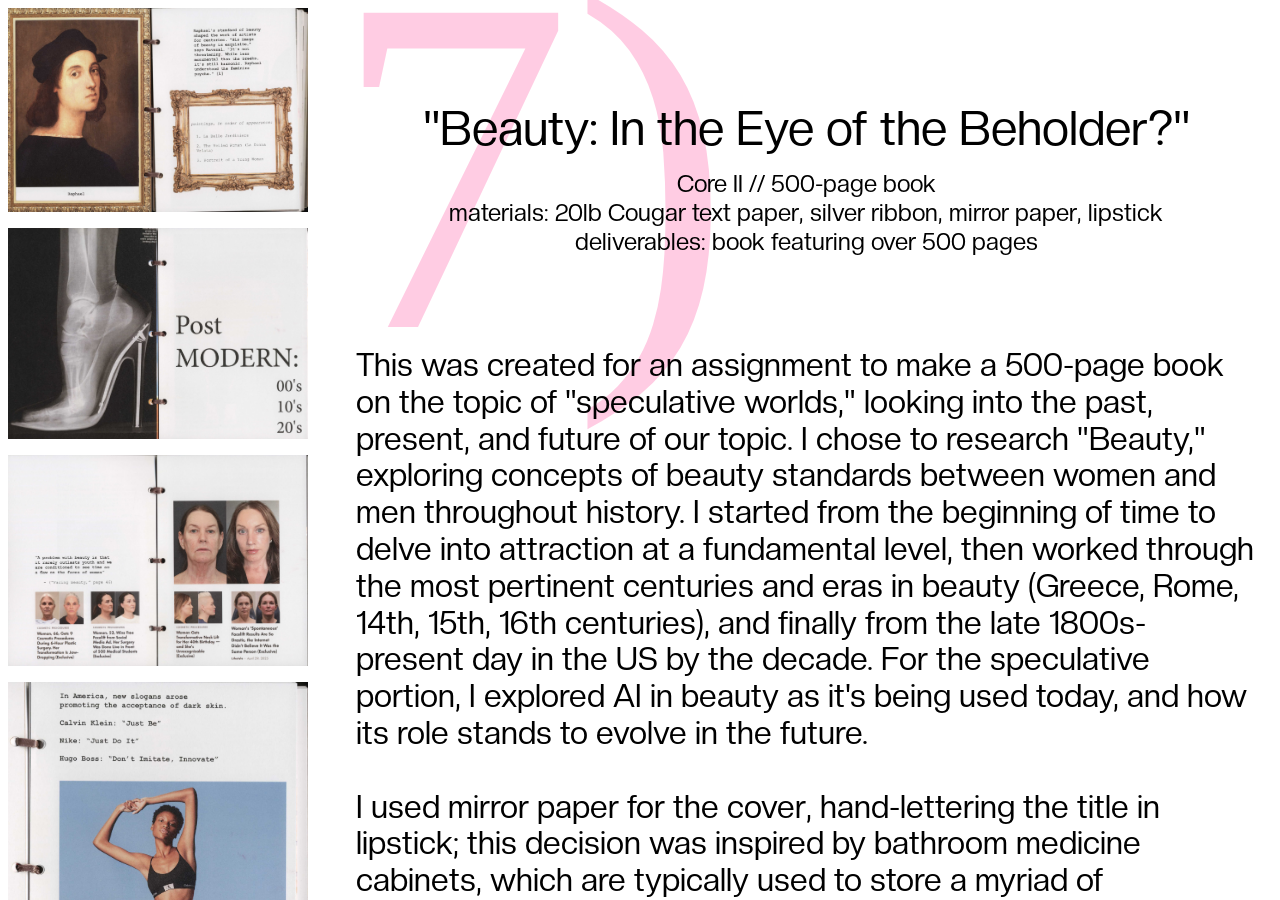
==== content/500-page.html @ 1f6a4b64 "adjusted line height for device... hopefully this works...?" ====
<html>
    <head>
        <link rel="stylesheet" href="../sub-style.css">
        <link rel="icon" type="icon/x-icon" href="../MEDIA/KF-logo-pink.png">
        <meta name="viewport" content="width=device-width, initial-scale=1.0">
        <title>7</title>

        <style>
            @media screen and (max-width: 1080px) {
                body {
                    flex-direction: column;
                    height: 100vh;
                    width: 100vw;
                    gap: 3em;
                }
                .container:is(:nth-child(1)) {
                    height: 100%;
                    width: 100vw;
                }
                .container:is(:nth-child(2)) {
                    height: 100%;
                    width: 100vw;
                    /* justify-content: center; */
                    padding-top: 26em;
                }
                #modal-container { /*paste code 2*/
                    width: 75%;
                    font-size: 3em;
                }
                .close {
                    right: 0em;
                    top: 0em;
                    font-size: 10em;
                    font-weight: normal;
                }
                .arrow {
                    font-size: 1.5em;
                } .arrow:hover {
                    border: 5px solid white;
                }
                .arrow:is(:nth-child(1)) {
                    left: -1.4em;
                    border: 5px solid white;
                }
                .arrow:is(:nth-child(2)) {
                    right: -1.4em;
                    border: 5px solid white;
                }
                .text-box:is(:nth-child(4)) {
                    line-height: 1em;
                }
                .text-box:is(:nth-child(5)) {
                    line-height: 1em;
                }
            }
            /* .container:is(:nth-child(1)) {
                gap: 2em;
            } */
        </style>
    </head>

    <body>
        <div class="container">
            <div class="content"><img src="../MEDIA/portfolio/500/ren.png"></div>
            <div class=content><img src="../MEDIA/portfolio/500/post-modern.png"></div>
            <div class=content><img src="../MEDIA/portfolio/500/aging-face.png"></div>
            <div class=content><img src="../MEDIA/portfolio/500/be-u.png"></div>
            <div class=content><img src="../MEDIA/portfolio/500/bizzare.png"></div>
            <div class=content><img src="../MEDIA/portfolio/500/black-barbie.png"></div>
            <div class=content><img src="../MEDIA/portfolio/500/black-beautiful.png"></div>
            <div class=content><img src="../MEDIA/portfolio/500/fighting.png"></div>
            <div class=content><img src="../MEDIA/portfolio/500/genA.png"></div>
            <div class=content><img src="../MEDIA/portfolio/500/hair-styles.png"></div>
            <div class=content><img src="../MEDIA/portfolio/500/mixalot.png"></div>
            <div class=content><img src="../MEDIA/portfolio/500/pants.png"></div>
            <div class=content><img src="../MEDIA/portfolio/500/post-modern.png"></div>
            <div class=content><img src="../MEDIA/portfolio/500/pretty-face.png"></div>
            <div class=content><img src="../MEDIA/portfolio/500/toikie.png"></div>
            <div class=content><img src="../MEDIA/portfolio/500/vs1.png"></div>
            <div class=content><img src="../MEDIA/portfolio/500/vs2.png"></div>
        </div>
        <div class="container">
            <div class="text-box"></div>
            <div class="text-box">"Beauty: In the Eye of the Beholder?"</div>
            <div class="text-box">Core II // 500-page book</div>
            <div class="text-box">20lb Cougar text paper, silver ribbon, mirror paper, lipstick</div>
            <div class="text-box">book featuring over 500 pages</div>
            <div class="number">7)</div>
            <div class="text-content-box">
                This was created for an assignment to make a 500-page book on the topic of "speculative worlds," looking into the past, present, and future of our topic. I chose to research "Beauty," exploring concepts of beauty standards between women and men throughout history.
                I started from the beginning of time to delve into attraction at a fundamental level, then worked through the most pertinent centuries and eras in beauty (Greece, Rome, 14th, 15th, 16th centuries), and finally from the late 1800s- present day in the US by the decade. For the speculative portion, I explored AI in beauty as it's being used today, and how its role stands to evolve in the future.<br><br>

                I used mirror paper for the cover, hand-lettering the title in lipstick; this decision was inspired by bathroom medicine cabinets, which are typically used to store a myriad of beautification products.<br><br>

                To watch the flipthrough for this book, please click <a href="https://drive.google.com/file/d/10DSXsinbaxFAKk1mDbfkMDX3wvzxD4HH/view">here</a>.
            </div>
            <div class="top-return"><a href="" style="text-decoration: none; color: rgb(255, 0, 115, 0.5)">Back to top</a></div>
            <div class="top-return"><a href="../index.html" style="text-decoration: none; color: rgb(255, 0, 115, 0.5)">Back to index</a></div>
        </div>
        <!-- <div class="CONTAINER_TEST">
            <div class="CONTENT_TEST"><img src="MEDIA/KF-logo-pink.png"></div>
            <div class="CONTENT_TEST"><img src="MEDIA/KF-logo-pink.png"></div>
        </div> -->

        <!-- <img src="MEDIA/KF-logo-pink.png">
        <img src="MEDIA/KF-logo-pink.png">
        <img src="MEDIA/KF-logo-pink.png">
        <img src="MEDIA/KF-logo-pink.png"> -->
    </body>
</html>
---- sub-style.css ----
@font-face {
    font-family: 'Creato';
    src: url(MEDIA/CreatoDisplay-Regular.otf);
}
@font-face {
    font-family: 'Creato-bold';
    src: url(MEDIA/CreatoDisplay-Bold.otf);
}
body {
    display: flex;
    flex-direction: row;
    /* border: 3px solid red; */
    margin: auto;
    width: 100%;
    height: 100%;
    /* justify-content: flex-start;
    align-items: flex-start; */
    justify-content: flex-start;
    align-items: center;
    gap: 1em;
    /* color: #ff0073; */
}
/* .CONTAINER_TEST {
    display: flex;
    flex-direction: column;
    border: 3px solid yellow;
    width: 50%;
    height: 100%;
    align-items: center;
    justify-content: center;
}
.CONTENT_TEST {
    display: flex;
    flex-direction: column;
    border: 3px solid magenta;
    width: 30em;
    height: 30em;
}
img {
    border: 3px solid red;
} */
.container {
    display: flex;
    flex-direction: column;
    width: 100%;
    height: 100%;
    justify-content: flex-start;
    align-items: center;
    overflow-y: scroll;
    overflow-x: hidden;
    /* border: 3px solid green; */
    /* position: relative; */
}
.container:is(:nth-child(1)) {
    width: 25%;
    /* border: 3px solid yellow; */
    box-sizing: border-box;
    /* background-color: black; */
    /* padding: 1.5em; */
    padding: .5em;
    gap: 1em;
} .container:is(:nth-child(1)):hover {
    cursor: zoom-in;
    /* background-color: #FFCCE3; */ /*would also add a border around the image the viewer is hovering over; yeah.*/
}
.container:is(:nth-child(2)) {
    width: 75%;
    /* border: 3px solid green; */
    align-items: center;
    box-sizing: border-box;
    padding: 1.5em;
    /* padding-top: 22em; */
    /* gap: 1.3em; */
    position: relative;
    font-family: 'Creato';
}
.text-box {
    display: flex;
    flex-direction: row;
    width: auto;
    height: auto;
    line-height: .69em;
    /* background-color: white; */
}
.text-box:is(:nth-child(1)) {
    font-size: 5em;
    /* border: 3px solid red; */
    color: #ff0073;
    /* margin-bottom: .4em; */
    margin-bottom: 1em;
}
.text-box:is(:nth-child(2)) {
    font-size: 3em;
    /* border: 3px solid blue; */
    margin-bottom: .5em;
    line-height: 1em;
    /* font-family: 'Creato-bold'; */
}
.text-box:is(:nth-child(3)) {
    font-size: 1.5em;
    /* border: 3px solid green; */
    margin-bottom: .5em;
}
.text-box:is(:nth-child(4)) {
    /* font-size: 1em; */
    font-size: 1.5em;
    /* border: 3px solid purple; */
    margin-bottom: .5em;
} .text-box:is(:nth-child(4))::before {
    content: 'materials:\00a0';
}
.text-box:is(:nth-child(5)) {
    /* font-size: 1em; */
    font-size: 1.5em;
    /* border: 3px solid purple; */
    margin-bottom: 4em;
    line-height: .75em;
} .text-box:is(:nth-child(5))::before {
    content: 'deliverables:\00a0';
}
/* .content {
    display: flex;
    flex-direction: column;
    /* border: 3px solid magenta;
    width: 100%;
    height: auto;
} */
.text-content-box {
    display: flex;
    flex-direction: column;
    /* border: 3px solid yellow; */
    width: auto;
    height: auto;
    /* line-height: 1.05em; */
    line-height: 1.15em;
    font-size: 2em;
    display: inline-block;
    margin-bottom: .5em;
}
a {
    /* color: #ff0073; */
    color: black;
}
.a-hover:hover {
    background-color: rgb(255, 0, 115, .2);
}
.logobox { /*I probably won't be using this, I'm testing a "back to top" link to send viewers to the hamburger menu for navigation to maintain a consistent site element*/
    display: flex;
    flex-direction: column;
    border: 3px solid red;
    /* width: 4em;
    height: 5em; */
    width: auto;
    height: auto;
    /* position: absolute;
    bottom: 0em;
    right: 0em; */
    /* background-image: url(MEDIA/KF-logo-pink.png); background-repeat: no-repeat; background-position: center; background-size: cover; */
}
img {
    width: 100%;
    height: auto;
}
.top-return {
    display: flex;
    flex-direction: column;
    /* border: 3px solid green; */
    height: auto;
    width: auto;
    font-size: 1.6em;
    /* font-size: 2em; */
    align-self: flex-end;
    /* font-family: 'Times New Roman', Times, serif; */
    line-height: 1.15em;
    /* letter-spacing: -.02em; */
}
/* .num-wrap {
    display: flex;
    width: auto;
    height: auto;
    /* border: 3px solid red;
    position: fixed;
    top: 0em;
    left: 20em;
} */
@font-face {
    font-family: 'Mistletoe';
    src: url(MEDIA/MistletoeMagic.ttf);
}
.number {
    display: flex;
    flex-direction: row;
    /* border: 3px solid red; */
    z-index: -2;
    height: auto;
    width: auto;
    position: absolute;
    left: 0em;
    top: 0em;
    font-size: 30em;
    line-height: .69em;
    /* letter-spacing: -.1em; */
    color: rgb(255, 0, 115, 0.2);
    /* color: #acacac; */
    /* font-family: 'Mistletoe'; */
    font-family: 'Times New Roman', Times, serif;
}
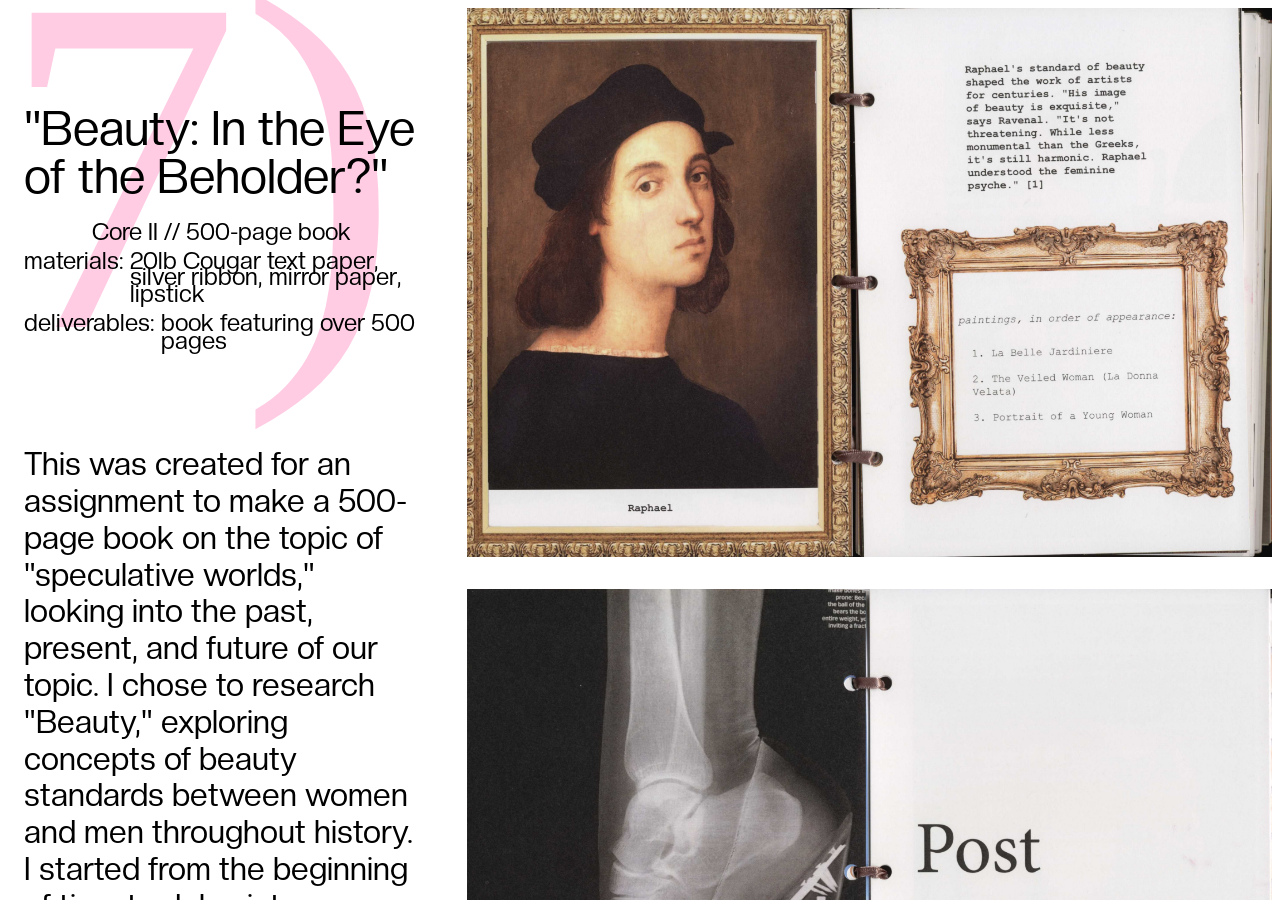
==== commit 0ebe17d2: "I HAVE REARRANGED ALL THE LAYOUTS !! enjoy the chaos..." ====
--- a/content/500-page.html
+++ b/content/500-page.html
@@ -1,8 +1,10 @@
 <html>
     <head>
-        <link rel="stylesheet" href="../sub-style.css">
+        <link rel="stylesheet" href="../sub-style-alt.css">
+        <link rel="stylesheet" href="../modal-style.css">
         <link rel="icon" type="icon/x-icon" href="../MEDIA/KF-logo-pink.png">
-        <meta name="viewport" content="width=device-width, initial-scale=1.0">
+        <!-- <meta name="viewport" content="width=device-width, initial-scale=1.0"> -->
+         <meta name="viewport" content="width=1080">
         <title>7</title>
 
         <style>
@@ -53,6 +55,9 @@
                     line-height: 1em;
                 }
             }
+            #modal-container {
+                width: 60%;
+            }
             /* .container:is(:nth-child(1)) {
                 gap: 2em;
             } */
@@ -60,25 +65,6 @@
     </head>
 
     <body>
-        <div class="container">
-            <div class="content"><img src="../MEDIA/portfolio/500/ren.png"></div>
-            <div class=content><img src="../MEDIA/portfolio/500/post-modern.png"></div>
-            <div class=content><img src="../MEDIA/portfolio/500/aging-face.png"></div>
-            <div class=content><img src="../MEDIA/portfolio/500/be-u.png"></div>
-            <div class=content><img src="../MEDIA/portfolio/500/bizzare.png"></div>
-            <div class=content><img src="../MEDIA/portfolio/500/black-barbie.png"></div>
-            <div class=content><img src="../MEDIA/portfolio/500/black-beautiful.png"></div>
-            <div class=content><img src="../MEDIA/portfolio/500/fighting.png"></div>
-            <div class=content><img src="../MEDIA/portfolio/500/genA.png"></div>
-            <div class=content><img src="../MEDIA/portfolio/500/hair-styles.png"></div>
-            <div class=content><img src="../MEDIA/portfolio/500/mixalot.png"></div>
-            <div class=content><img src="../MEDIA/portfolio/500/pants.png"></div>
-            <div class=content><img src="../MEDIA/portfolio/500/post-modern.png"></div>
-            <div class=content><img src="../MEDIA/portfolio/500/pretty-face.png"></div>
-            <div class=content><img src="../MEDIA/portfolio/500/toikie.png"></div>
-            <div class=content><img src="../MEDIA/portfolio/500/vs1.png"></div>
-            <div class=content><img src="../MEDIA/portfolio/500/vs2.png"></div>
-        </div>
         <div class="container">
             <div class="text-box"></div>
             <div class="text-box">"Beauty: In the Eye of the Beholder?"</div>
@@ -93,9 +79,29 @@
                 I used mirror paper for the cover, hand-lettering the title in lipstick; this decision was inspired by bathroom medicine cabinets, which are typically used to store a myriad of beautification products.<br><br>
 
                 To watch the flipthrough for this book, please click <a href="https://drive.google.com/file/d/10DSXsinbaxFAKk1mDbfkMDX3wvzxD4HH/view">here</a>.
-            </div>
+            </div><br><br>
+            
             <div class="top-return"><a href="" style="text-decoration: none; color: rgb(255, 0, 115, 0.5)">Back to top</a></div>
             <div class="top-return"><a href="../index.html" style="text-decoration: none; color: rgb(255, 0, 115, 0.5)">Back to index</a></div>
+        </div>
+        <div id="content-container" class="container">
+            <img src="../MEDIA/portfolio/500/ren.png">
+            <img src="../MEDIA/portfolio/500/post-modern.png">
+            <img src="../MEDIA/portfolio/500/aging-face.png">
+            <img src="../MEDIA/portfolio/500/be-u.png">
+            <img src="../MEDIA/portfolio/500/bizzare.png">
+            <img src="../MEDIA/portfolio/500/black-barbie.png">
+            <img src="../MEDIA/portfolio/500/black-beautiful.png">
+            <img src="../MEDIA/portfolio/500/fighting.png">
+            <img src="../MEDIA/portfolio/500/genA.png">
+            <img src="../MEDIA/portfolio/500/hair-styles.png">
+            <img src="../MEDIA/portfolio/500/mixalot.png">
+            <img src="../MEDIA/portfolio/500/pants.png">
+            <img src="../MEDIA/portfolio/500/post-modern.png">
+            <img src="../MEDIA/portfolio/500/pretty-face.png">
+            <img src="../MEDIA/portfolio/500/toikie.png">
+            <img src="../MEDIA/portfolio/500/vs1.png">
+            <img src="../MEDIA/portfolio/500/vs2.png">
         </div>
         <!-- <div class="CONTAINER_TEST">
             <div class="CONTENT_TEST"><img src="MEDIA/KF-logo-pink.png"></div>
@@ -106,5 +112,17 @@
         <img src="MEDIA/KF-logo-pink.png">
         <img src="MEDIA/KF-logo-pink.png">
         <img src="MEDIA/KF-logo-pink.png"> -->
+
+        <div id="modal" class="modal no-display"> <!--paste code 1-->
+            <span id="close" class="close">&times;</span>
+            <div id="modal-container">
+                <!-- <span id="left-arrow" class="arrow"><</span>
+                <span id="right-arrow" class="arrow">></span> -->
+                <img id="modal-image" src="../MEDIA/KF-logo-pink.png">
+            </div>
+            <div id="image-description"></div>
+        </div>
+
+        <script src="../modal.js"></script>
     </body>
 </html>
--- a/sub-style-alt.css
+++ b/sub-style-alt.css
@@ -0,0 +1,211 @@
+@font-face {
+    font-family: 'Creato';
+    src: url(MEDIA/CreatoDisplay-Regular.otf);
+}
+@font-face {
+    font-family: 'Creato-bold';
+    src: url(MEDIA/CreatoDisplay-Bold.otf);
+}
+body {
+    display: flex;
+    flex-direction: row;
+    /* border: 3px solid red; */
+    margin: auto;
+    width: 100%;
+    height: 100%;
+    /* justify-content: flex-start;
+    align-items: flex-start; */
+    justify-content: flex-start;
+    align-items: center;
+    gap: 1em;
+    /* color: #ff0073; */
+    /* overflow: hidden; */
+}
+/* .CONTAINER_TEST {
+    display: flex;
+    flex-direction: column;
+    border: 3px solid yellow;
+    width: 50%;
+    height: 100%;
+    align-items: center;
+    justify-content: center;
+}
+.CONTENT_TEST {
+    display: flex;
+    flex-direction: column;
+    border: 3px solid magenta;
+    width: 30em;
+    height: 30em;
+}
+img {
+    border: 3px solid red;
+} */
+.container {
+    display: flex;
+    flex-direction: column;
+    width: 100%;
+    height: 100%;
+    justify-content: flex-start;
+    align-items: center;
+    overflow-y: scroll;
+    overflow-x: hidden;
+    /* border: 3px solid green; */
+    /* position: relative; */
+}
+.container:is(:nth-child(1)) {
+    width: 35%;
+    /* border: 3px solid yellow; */
+    box-sizing: border-box;
+    /* background-color: black; */
+    /* padding: 1.5em; */
+    padding: 1.5em;
+    position: relative;
+    font-family: 'Creato';
+} .container:is(:nth-child(2)):hover {
+    cursor: zoom-in;
+    /* background-color: #FFCCE3; */ /*would also add a border around the image the viewer is hovering over; yeah.*/
+}
+.container:is(:nth-child(2)) {
+    width: 65%;
+    /* border: 3px solid green; */
+    align-items: center;
+    box-sizing: border-box;
+    padding: .5em;
+    gap: 2em;
+    
+}
+.text-box {
+    display: flex;
+    flex-direction: row;
+    width: auto;
+    height: auto;
+    line-height: .69em;
+    /* background-color: white; */
+}
+.text-box:is(:nth-child(1)) {
+    font-size: 5em;
+    /* border: 3px solid red; */
+    color: #ff0073;
+    /* margin-bottom: .4em; */
+    margin-bottom: 1em;
+}
+.text-box:is(:nth-child(2)) {
+    font-size: 3em;
+    /* border: 3px solid blue; */
+    margin-bottom: .5em;
+    line-height: 1em;
+    /* font-family: 'Creato-bold'; */
+}
+.text-box:is(:nth-child(3)) {
+    font-size: 1.5em;
+    /* border: 3px solid green; */
+    margin-bottom: .5em;
+}
+.text-box:is(:nth-child(4)) {
+    /* font-size: 1em; */
+    font-size: 1.5em;
+    /* border: 3px solid purple; */
+    margin-bottom: .5em;
+} .text-box:is(:nth-child(4))::before {
+    content: 'materials:\00a0';
+}
+.text-box:is(:nth-child(5)) {
+    /* font-size: 1em; */
+    font-size: 1.5em;
+    /* border: 3px solid purple; */
+    margin-bottom: 4em;
+    line-height: .75em;
+} .text-box:is(:nth-child(5))::before {
+    content: 'deliverables:\00a0';
+}
+/* .content {
+    display: flex;
+    flex-direction: column;
+    /* border: 3px solid magenta;
+    width: 100%;
+    height: auto;
+} */
+.text-content-box {
+    display: flex;
+    flex-direction: column;
+    /* border: 3px solid yellow; */
+    width: auto;
+    height: auto;
+    /* line-height: 1.05em; */
+    line-height: 1.15em;
+    font-size: 2em;
+    display: inline-block;
+    margin-bottom: .5em;
+}
+a {
+    /* color: #ff0073; */
+    color: black;
+    display: inline-block;
+}
+.a-hover:hover {
+    /* background-color: rgb(255, 0, 115, .2); */
+    color: #ff0073;
+}
+.logobox { /*I probably won't be using this, I'm testing a "back to top" link to send viewers to the hamburger menu for navigation to maintain a consistent site element*/
+    display: flex;
+    flex-direction: column;
+    border: 3px solid red;
+    /* width: 4em;
+    height: 5em; */
+    width: auto;
+    height: auto;
+    /* position: absolute;
+    bottom: 0em;
+    right: 0em; */
+    /* background-image: url(MEDIA/KF-logo-pink.png); background-repeat: no-repeat; background-position: center; background-size: cover; */
+}
+img {
+    width: 100%;
+    height: auto;
+}
+.top-return {
+    display: flex;
+    flex-direction: column;
+    /* border: 3px solid green; */
+    height: auto;
+    width: auto;
+    /* font-size: 1.5em; */
+    text-align: right;
+    font-size: .75em;
+    /* font-size: 2em; */
+    align-self: right;
+    /* font-family: 'Times New Roman', Times, serif; */
+    line-height: 1.15em;
+    /* letter-spacing: -.02em; */
+}
+/* .num-wrap {
+    display: flex;
+    width: auto;
+    height: auto;
+    /* border: 3px solid red;
+    position: fixed;
+    top: 0em;
+    left: 20em;
+} */
+@font-face {
+    font-family: 'Mistletoe';
+    src: url(MEDIA/MistletoeMagic.ttf);
+}
+.number {
+    display: flex;
+    flex-direction: row;
+    /* border: 3px solid red; */
+    z-index: -2;
+    height: auto;
+    width: auto;
+    position: absolute;
+    left: 0em;
+    top: 0em;
+    font-size: 30em;
+    line-height: .69em;
+    /* letter-spacing: -.1em; */
+    color: rgb(255, 0, 115, 0.2);
+    /* color: #acacac; */
+    /* font-family: 'Mistletoe'; */
+    font-family: 'Times New Roman', Times, serif;
+}
--- a/modal-style.css
+++ b/modal-style.css
@@ -0,0 +1,85 @@
+.modal {
+    background-color: rgb(255, 0, 115, 0.9);
+    width: 100vw;
+    height: 100vh;
+    /* border: 3px solid yellow; */
+    position: fixed;
+    left: 0;
+    top: 0;
+    display: flex;
+    flex-direction: column;
+    justify-content: center;
+    align-items: center;
+    z-index: 10;
+    color: white;
+    gap: 1em;
+}
+.no-display {
+    display: none;
+}
+#modal-container {
+    display: flex;
+    flex-direction: column;
+    /* border: 3px solid yellow; */
+    width: 30%;
+    /* width: calc(100vh-50vw); */
+    height: auto;
+    justify-content: flex-start;
+    align-items: center;
+    font-size: 1em;
+    position: relative;
+    gap: 1em;
+    background-color: black;
+}
+#modal-image {
+    box-shadow: 0px 0px 2em black;
+}
+.close {
+    position: absolute;
+    top: 1em;
+    right: 2em;
+    font-size: 2em;
+    width: 1em;
+    height: 1em;
+    font-weight: bold;
+    display: flex;
+    justify-content: center;
+    align-items: center;
+    border-radius: 1em;
+} .close:hover {
+    outline: 3px solid white;
+    /* color: yellow; */
+    /* background-color: white; */
+}
+.arrow {
+    display: flex;
+    flex-direction: row;
+    position: absolute;
+    border: 3px solid white;
+    justify-content: center;
+    align-items: center;
+    width: 1em;
+    height: 1em;
+    font-size: 1.5em;
+    font-weight: bold;
+} .arrow:hover {
+    color: yellow;
+    border: 3px solid yellow;
+}
+.arrow:is(:nth-child(1)) {
+    left: -3em;
+    top: calc(45%);
+    /* border: 3px solid orange; */
+}
+.arrow:is(:nth-child(2)) {
+    right: -3em;
+    top: calc(45%);
+    /* border: 3px solid red; */
+}
+@font-face {
+    font-family: 'Creato';
+    src: url(MEDIA/CreatoDisplay-Regular.otf);
+}
+#image-description {
+    font-family: 'Creato';
+}
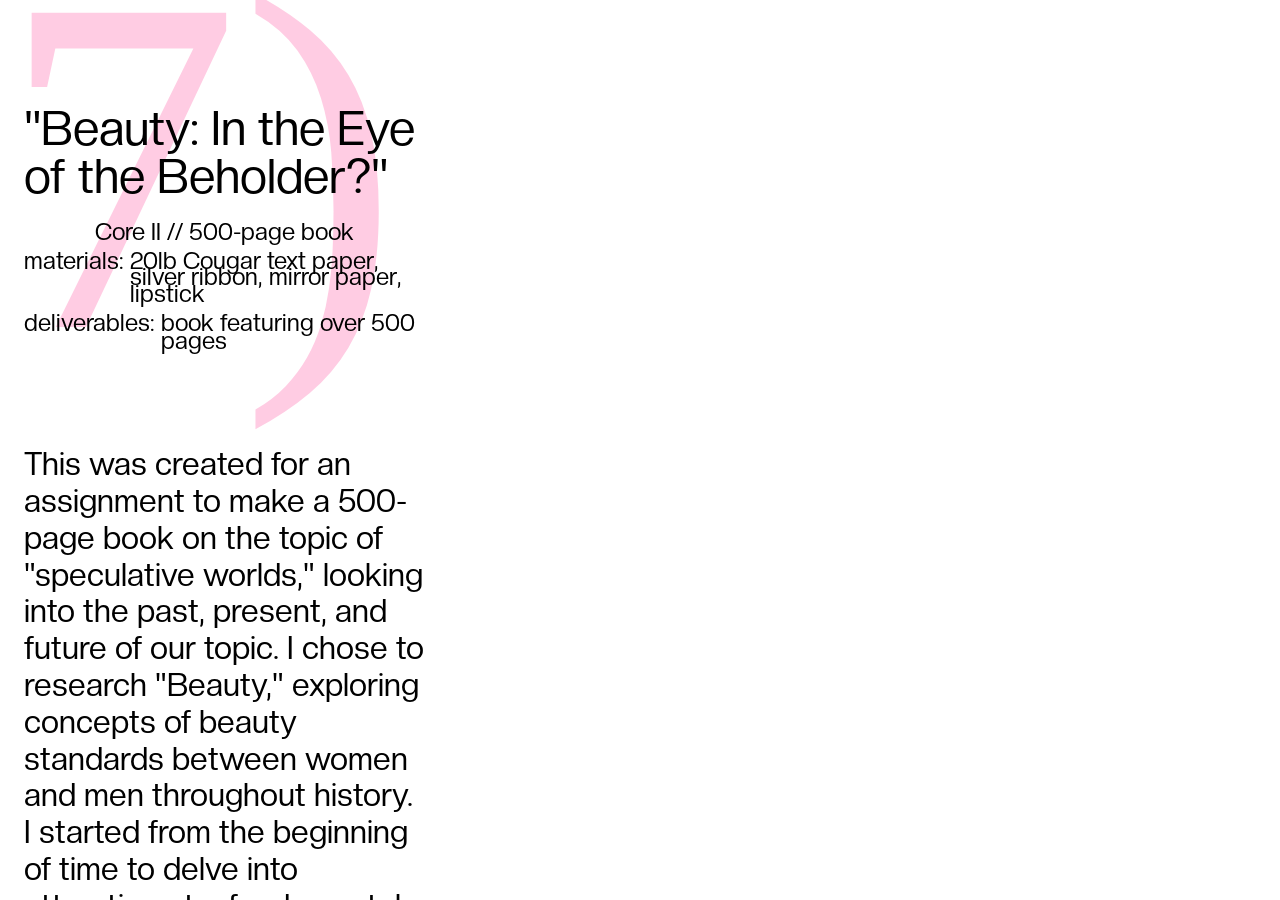
==== commit d7c0dd8f: "I found out why it was doing the weird text thing" ====
--- a/content/500-page.html
+++ b/content/500-page.html
@@ -79,7 +79,7 @@
                 I used mirror paper for the cover, hand-lettering the title in lipstick; this decision was inspired by bathroom medicine cabinets, which are typically used to store a myriad of beautification products.<br><br>
 
                 To watch the flipthrough for this book, please click <a href="https://drive.google.com/file/d/10DSXsinbaxFAKk1mDbfkMDX3wvzxD4HH/view">here</a>.
-            </div><br><br>
+            <br><br>
             
             <div class="top-return"><a href="" style="text-decoration: none; color: rgb(255, 0, 115, 0.5)">Back to top</a></div>
             <div class="top-return"><a href="../index.html" style="text-decoration: none; color: rgb(255, 0, 115, 0.5)">Back to index</a></div>
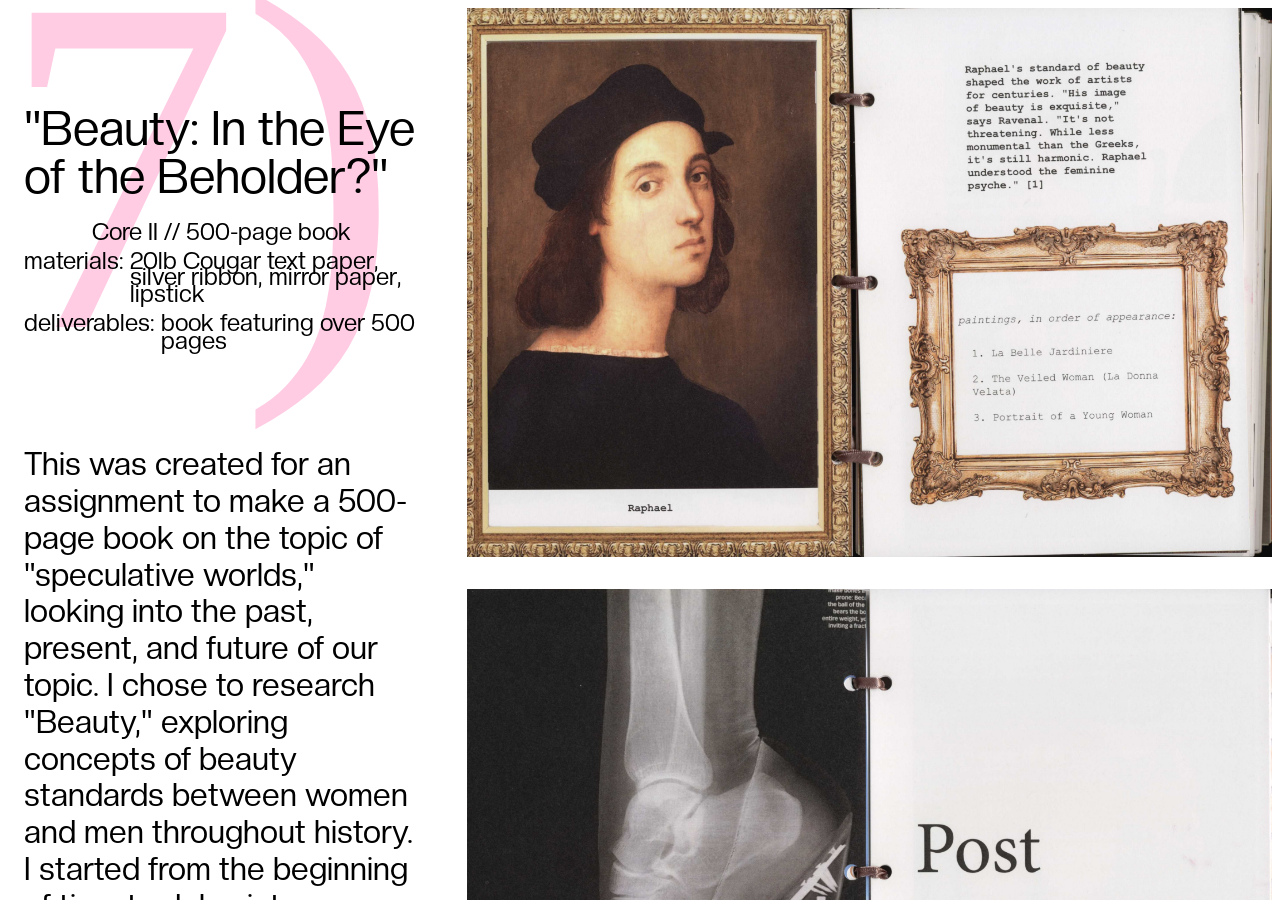
==== commit 235ae4a6: "I am so re-coding this website..." ====
--- a/content/500-page.html
+++ b/content/500-page.html
@@ -83,6 +83,7 @@
             
             <div class="top-return"><a href="" style="text-decoration: none; color: rgb(255, 0, 115, 0.5)">Back to top</a></div>
             <div class="top-return"><a href="../index.html" style="text-decoration: none; color: rgb(255, 0, 115, 0.5)">Back to index</a></div>
+            </div>
         </div>
         <div id="content-container" class="container">
             <img src="../MEDIA/portfolio/500/ren.png">
